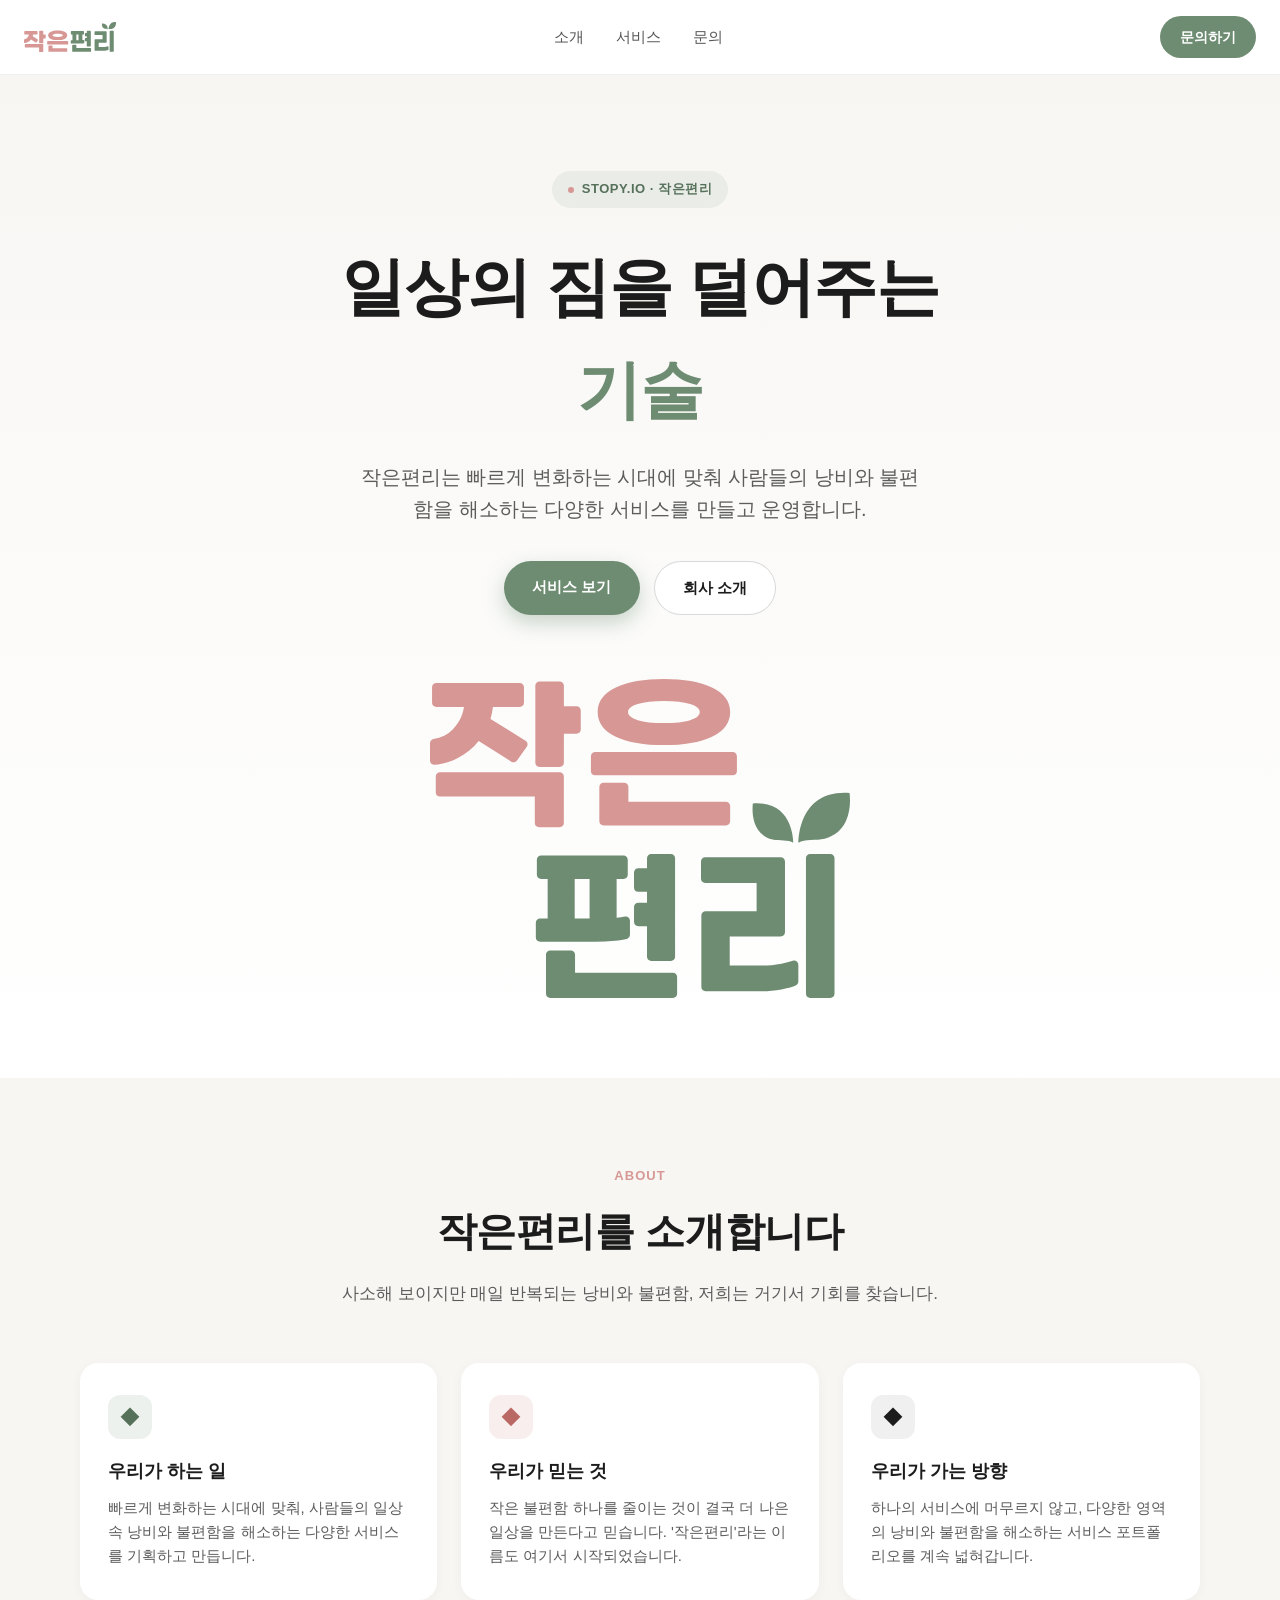
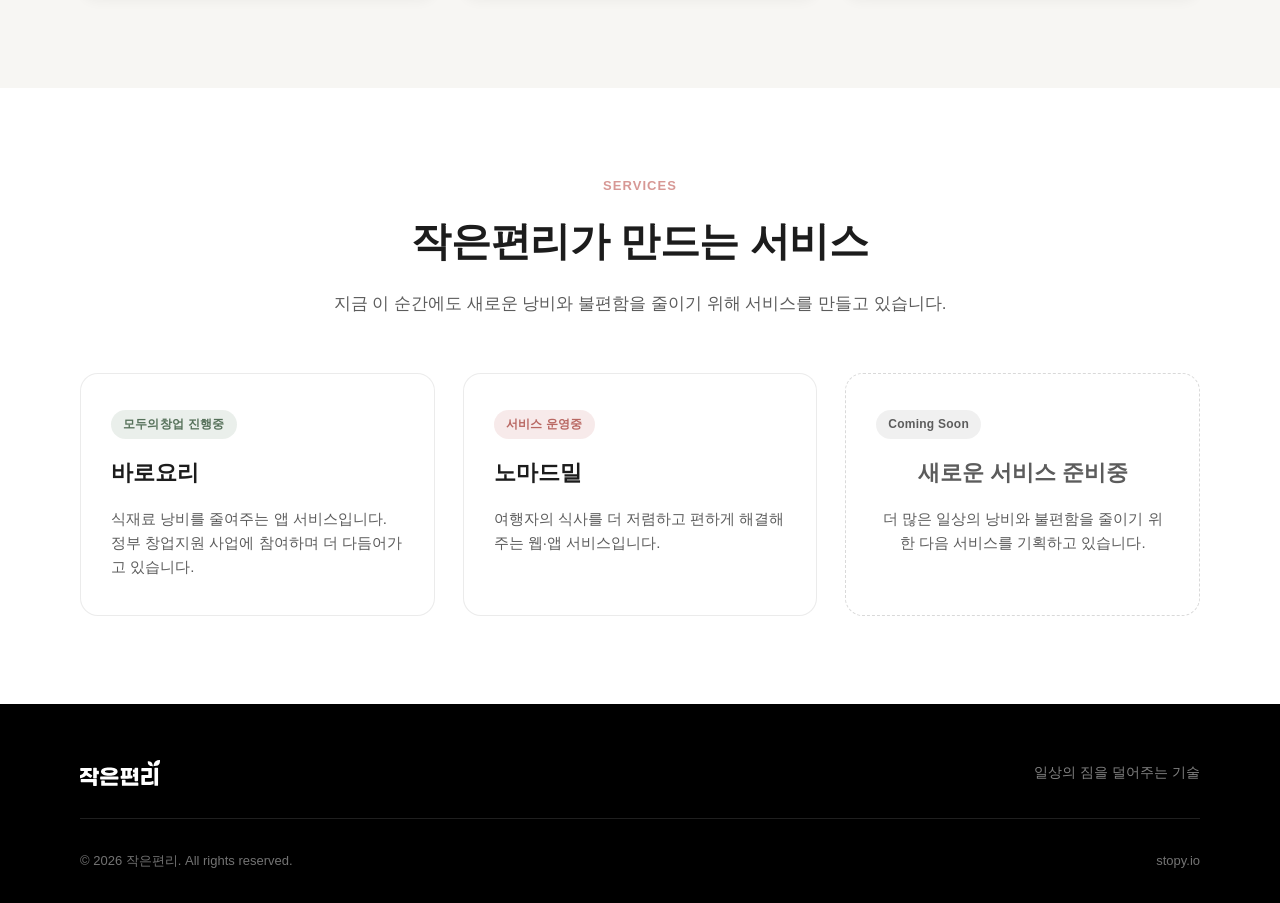
==== index.html @ 2669f89b "Add files via upload" ====
<!DOCTYPE html>
<html lang="ko">
<head>
<meta charset="UTF-8" />
<meta name="viewport" content="width=device-width, initial-scale=1.0" />
<title>작은편리 — 일상의 짐을 덜어주는 기술</title>
<meta name="description" content="작은편리는 빠르게 변화하는 시대에 맞춰 사람들의 낭비와 불편함을 해소하는 다양한 서비스를 만들고 운영하는 회사입니다." />
<link rel="icon" type="image/svg+xml" href="assets/logo-vertical.svg" />
<link rel="stylesheet" href="styles.css" />
</head>
<body>

<header>
  <div class="nav">
    <a href="#top">
      <img class="logo" src="assets/logo-horizontal.svg" alt="작은편리 로고" />
    </a>
    <nav class="nav-links" id="navLinks">
      <a href="#about">소개</a>
      <a href="#services">서비스</a>
      <a href="mailto:hello@stopy.io">문의</a>
    </nav>
    <a class="nav-cta" href="mailto:hello@stopy.io">문의하기</a>
    <button class="menu-toggle" id="menuToggle" aria-label="메뉴 열기">
      <span></span><span></span><span></span>
    </button>
  </div>
</header>

<main id="top">
  <section class="hero">
    <div class="eyebrow">STOPY.IO · 작은편리</div>
    <h1>일상의 짐을 덜어주는<br /><span class="accent">기술</span></h1>
    <p>작은편리는 빠르게 변화하는 시대에 맞춰 사람들의 낭비와 불편함을 해소하는
      다양한 서비스를 만들고 운영합니다.</p>
    <div class="hero-actions">
      <a class="btn btn-primary" href="#services">서비스 보기</a>
      <a class="btn btn-secondary" href="#about">회사 소개</a>
    </div>
    <img class="hero-logo" src="assets/logo-vertical.svg" alt="작은편리" />
  </section>

  <section class="about" id="about">
    <div class="section-head">
      <div class="section-label">About</div>
      <h2>작은편리를 소개합니다</h2>
      <p>사소해 보이지만 매일 반복되는 낭비와 불편함, 저희는 거기서 기회를 찾습니다.</p>
    </div>
    <div class="about-grid">
      <div class="about-card">
        <div class="icon">◆</div>
        <h3>우리가 하는 일</h3>
        <p>빠르게 변화하는 시대에 맞춰, 사람들의 일상 속 낭비와 불편함을 해소하는
          다양한 서비스를 기획하고 만듭니다.</p>
      </div>
      <div class="about-card">
        <div class="icon">◆</div>
        <h3>우리가 믿는 것</h3>
        <p>작은 불편함 하나를 줄이는 것이 결국 더 나은 일상을 만든다고 믿습니다.
          '작은편리'라는 이름도 여기서 시작되었습니다.</p>
      </div>
      <div class="about-card">
        <div class="icon">◆</div>
        <h3>우리가 가는 방향</h3>
        <p>하나의 서비스에 머무르지 않고, 다양한 영역의 낭비와 불편함을 해소하는
          서비스 포트폴리오를 계속 넓혀갑니다.</p>
      </div>
    </div>
  </section>

  <section class="services" id="services">
    <div class="section-head">
      <div class="section-label">Services</div>
      <h2>작은편리가 만드는 서비스</h2>
      <p>지금 이 순간에도 새로운 낭비와 불편함을 줄이기 위해 서비스를 만들고 있습니다.</p>
    </div>
    <div class="services-grid">
      <div class="service-card">
        <span class="service-tag tag-green">모두의창업 진행중</span>
        <h3>바로요리</h3>
        <p>식재료 낭비를 줄여주는 앱 서비스입니다. 정부 창업지원 사업에 참여하며
          더 다듬어가고 있습니다.</p>
      </div>
      <div class="service-card">
        <span class="service-tag tag-rose">서비스 운영중</span>
        <h3>노마드밀</h3>
        <p>여행자의 식사를 더 저렴하고 편하게 해결해주는 웹·앱 서비스입니다.</p>
      </div>
      <div class="service-card soon">
        <span class="service-tag tag-soon">Coming Soon</span>
        <h3>새로운 서비스 준비중</h3>
        <p>더 많은 일상의 낭비와 불편함을 줄이기 위한 다음 서비스를 기획하고 있습니다.</p>
      </div>
    </div>
  </section>
</main>

<footer>
  <div class="footer-top">
    <img class="footer-logo" src="assets/logo-horizontal.svg" alt="작은편리" />
    <div class="footer-tagline">일상의 짐을 덜어주는 기술</div>
  </div>
  <div class="footer-bottom">
    <span>© <span id="year"></span> 작은편리. All rights reserved.</span>
    <span>stopy.io</span>
  </div>
</footer>

<script>
  document.getElementById('year').textContent = new Date().getFullYear();
  const menuToggle = document.getElementById('menuToggle');
  const navLinks = document.getElementById('navLinks');
  menuToggle.addEventListener('click', () => {
    navLinks.classList.toggle('open');
  });
  navLinks.querySelectorAll('a').forEach((link) => {
    link.addEventListener('click', () => navLinks.classList.remove('open'));
  });
</script>

</body>
</html>
---- styles.css ----
:root {
  --green: #6e8c72;
  --green-dark: #56715a;
  --rose: #d79895;
  --white: #ffffff;
  --black: #000000;
  --ink: #1c1c1c;
  --muted: #5c5c5c;
  --bg-soft: #f7f6f3;
  --max-width: 1120px;
  --radius: 18px;
}

* {
  box-sizing: border-box;
}

html {
  scroll-behavior: smooth;
}

body {
  margin: 0;
  font-family: "Pretendard", "Apple SD Gothic Neo", "Noto Sans KR", -apple-system,
    BlinkMacSystemFont, "Segoe UI", sans-serif;
  color: var(--ink);
  background: var(--white);
  line-height: 1.6;
  -webkit-font-smoothing: antialiased;
}

img {
  max-width: 100%;
  display: block;
}

a {
  color: inherit;
  text-decoration: none;
}

.wrap {
  max-width: var(--max-width);
  margin: 0 auto;
  padding: 0 24px;
}

/* Header */
header {
  position: sticky;
  top: 0;
  z-index: 50;
  background: rgba(255, 255, 255, 0.9);
  backdrop-filter: saturate(180%) blur(10px);
  border-bottom: 1px solid rgba(0, 0, 0, 0.06);
}

.nav {
  display: flex;
  align-items: center;
  justify-content: space-between;
  padding: 16px 24px;
}

.nav .logo {
  height: 30px;
}

.nav-links {
  display: flex;
  gap: 32px;
  font-size: 15px;
  font-weight: 500;
}

.nav-links a {
  color: var(--ink);
  opacity: 0.75;
  transition: opacity 0.2s ease;
}

.nav-links a:hover {
  opacity: 1;
}

.nav-cta {
  background: var(--green);
  color: var(--white);
  padding: 10px 20px;
  border-radius: 999px;
  font-size: 14px;
  font-weight: 600;
  white-space: nowrap;
}

.menu-toggle {
  display: none;
  background: none;
  border: none;
  cursor: pointer;
  padding: 8px;
}

.menu-toggle span {
  display: block;
  width: 22px;
  height: 2px;
  background: var(--black);
  margin: 5px 0;
  transition: transform 0.2s ease, opacity 0.2s ease;
}

/* Hero */
.hero {
  padding: 96px 24px 80px;
  text-align: center;
  background: linear-gradient(180deg, var(--bg-soft) 0%, var(--white) 100%);
}

.eyebrow {
  display: inline-flex;
  align-items: center;
  gap: 8px;
  font-size: 13px;
  font-weight: 600;
  letter-spacing: 0.04em;
  color: var(--green-dark);
  background: rgba(110, 140, 114, 0.1);
  padding: 8px 16px;
  border-radius: 999px;
  margin-bottom: 28px;
}

.eyebrow::before {
  content: "";
  width: 6px;
  height: 6px;
  border-radius: 50%;
  background: var(--rose);
}

.hero h1 {
  font-size: clamp(36px, 6vw, 64px);
  font-weight: 800;
  letter-spacing: -0.02em;
  margin: 0 0 20px;
}

.hero h1 .accent {
  color: var(--green);
}

.hero p {
  font-size: clamp(16px, 2vw, 20px);
  color: var(--muted);
  max-width: 560px;
  margin: 0 auto 36px;
}

.hero-actions {
  display: flex;
  gap: 14px;
  justify-content: center;
  flex-wrap: wrap;
}

.btn {
  display: inline-block;
  padding: 14px 28px;
  border-radius: 999px;
  font-weight: 600;
  font-size: 15px;
  transition: transform 0.2s ease, box-shadow 0.2s ease;
}

.btn-primary {
  background: var(--green);
  color: var(--white);
  box-shadow: 0 8px 20px rgba(110, 140, 114, 0.35);
}

.btn-primary:hover {
  transform: translateY(-2px);
}

.btn-secondary {
  background: var(--white);
  color: var(--ink);
  border: 1px solid rgba(0, 0, 0, 0.15);
}

.btn-secondary:hover {
  border-color: var(--ink);
}

.hero-logo {
  margin: 64px auto 0;
  max-width: 420px;
}

/* Sections */
section {
  padding: 88px 24px;
}

.section-head {
  text-align: center;
  max-width: 640px;
  margin: 0 auto 56px;
}

.section-label {
  font-size: 13px;
  font-weight: 700;
  letter-spacing: 0.08em;
  text-transform: uppercase;
  color: var(--rose);
  margin-bottom: 12px;
}

.section-head h2 {
  font-size: clamp(28px, 4vw, 40px);
  font-weight: 800;
  letter-spacing: -0.01em;
  margin: 0 0 16px;
}

.section-head p {
  color: var(--muted);
  font-size: 17px;
}

/* About */
.about {
  background: var(--bg-soft);
}

.about-grid {
  display: grid;
  grid-template-columns: repeat(3, 1fr);
  gap: 24px;
  max-width: var(--max-width);
  margin: 0 auto;
}

.about-card {
  background: var(--white);
  border-radius: var(--radius);
  padding: 32px 28px;
  box-shadow: 0 2px 12px rgba(0, 0, 0, 0.04);
}

.about-card .icon {
  width: 44px;
  height: 44px;
  border-radius: 12px;
  display: flex;
  align-items: center;
  justify-content: center;
  font-size: 20px;
  margin-bottom: 18px;
  background: rgba(110, 140, 114, 0.12);
  color: var(--green-dark);
}

.about-card:nth-child(2) .icon {
  background: rgba(215, 152, 149, 0.16);
  color: #b96863;
}

.about-card:nth-child(3) .icon {
  background: rgba(0, 0, 0, 0.06);
  color: var(--ink);
}

.about-card h3 {
  font-size: 18px;
  font-weight: 700;
  margin: 0 0 10px;
}

.about-card p {
  color: var(--muted);
  font-size: 15px;
  margin: 0;
}

/* Services */
.services-grid {
  display: grid;
  grid-template-columns: repeat(3, 1fr);
  gap: 28px;
  max-width: var(--max-width);
  margin: 0 auto;
}

.service-card {
  border-radius: var(--radius);
  padding: 36px 30px;
  background: var(--white);
  border: 1px solid rgba(0, 0, 0, 0.08);
  display: flex;
  flex-direction: column;
  gap: 16px;
  transition: transform 0.2s ease, box-shadow 0.2s ease;
}

.service-card:hover {
  transform: translateY(-4px);
  box-shadow: 0 16px 32px rgba(0, 0, 0, 0.08);
}

.service-tag {
  align-self: flex-start;
  font-size: 12px;
  font-weight: 700;
  padding: 5px 12px;
  border-radius: 999px;
  letter-spacing: 0.02em;
}

.tag-green {
  background: rgba(110, 140, 114, 0.14);
  color: var(--green-dark);
}

.tag-rose {
  background: rgba(215, 152, 149, 0.2);
  color: #b96863;
}

.tag-soon {
  background: rgba(0, 0, 0, 0.06);
  color: var(--muted);
}

.service-card h3 {
  font-size: 22px;
  font-weight: 800;
  margin: 0;
}

.service-card p {
  color: var(--muted);
  font-size: 15px;
  margin: 0;
  flex-grow: 1;
}

.service-card.soon {
  border-style: dashed;
  border-color: rgba(0, 0, 0, 0.15);
  align-items: center;
  justify-content: center;
  text-align: center;
  color: var(--muted);
}

.service-card.soon h3 {
  color: var(--muted);
}

/* Footer */
footer {
  background: var(--black);
  color: rgba(255, 255, 255, 0.7);
  padding: 56px 24px 32px;
}

.footer-top {
  display: flex;
  justify-content: space-between;
  align-items: center;
  flex-wrap: wrap;
  gap: 24px;
  max-width: var(--max-width);
  margin: 0 auto 32px;
  padding-bottom: 32px;
  border-bottom: 1px solid rgba(255, 255, 255, 0.12);
}

.footer-logo {
  height: 26px;
  filter: brightness(0) invert(1);
}

.footer-tagline {
  font-size: 14px;
  color: rgba(255, 255, 255, 0.5);
}

.footer-bottom {
  max-width: var(--max-width);
  margin: 0 auto;
  display: flex;
  justify-content: space-between;
  flex-wrap: wrap;
  gap: 12px;
  font-size: 13px;
  color: rgba(255, 255, 255, 0.45);
}

/* Responsive */
@media (max-width: 860px) {
  .about-grid,
  .services-grid {
    grid-template-columns: 1fr;
  }
}

@media (max-width: 720px) {
  .nav-links {
    position: absolute;
    top: 100%;
    left: 0;
    right: 0;
    background: var(--white);
    flex-direction: column;
    gap: 0;
    padding: 8px 24px 16px;
    border-bottom: 1px solid rgba(0, 0, 0, 0.06);
    display: none;
  }

  .nav-links.open {
    display: flex;
  }

  .nav-links a {
    padding: 12px 0;
    border-bottom: 1px solid rgba(0, 0, 0, 0.04);
  }

  .nav-cta {
    display: none;
  }

  .menu-toggle {
    display: block;
  }

  section {
    padding: 64px 20px;
  }
}
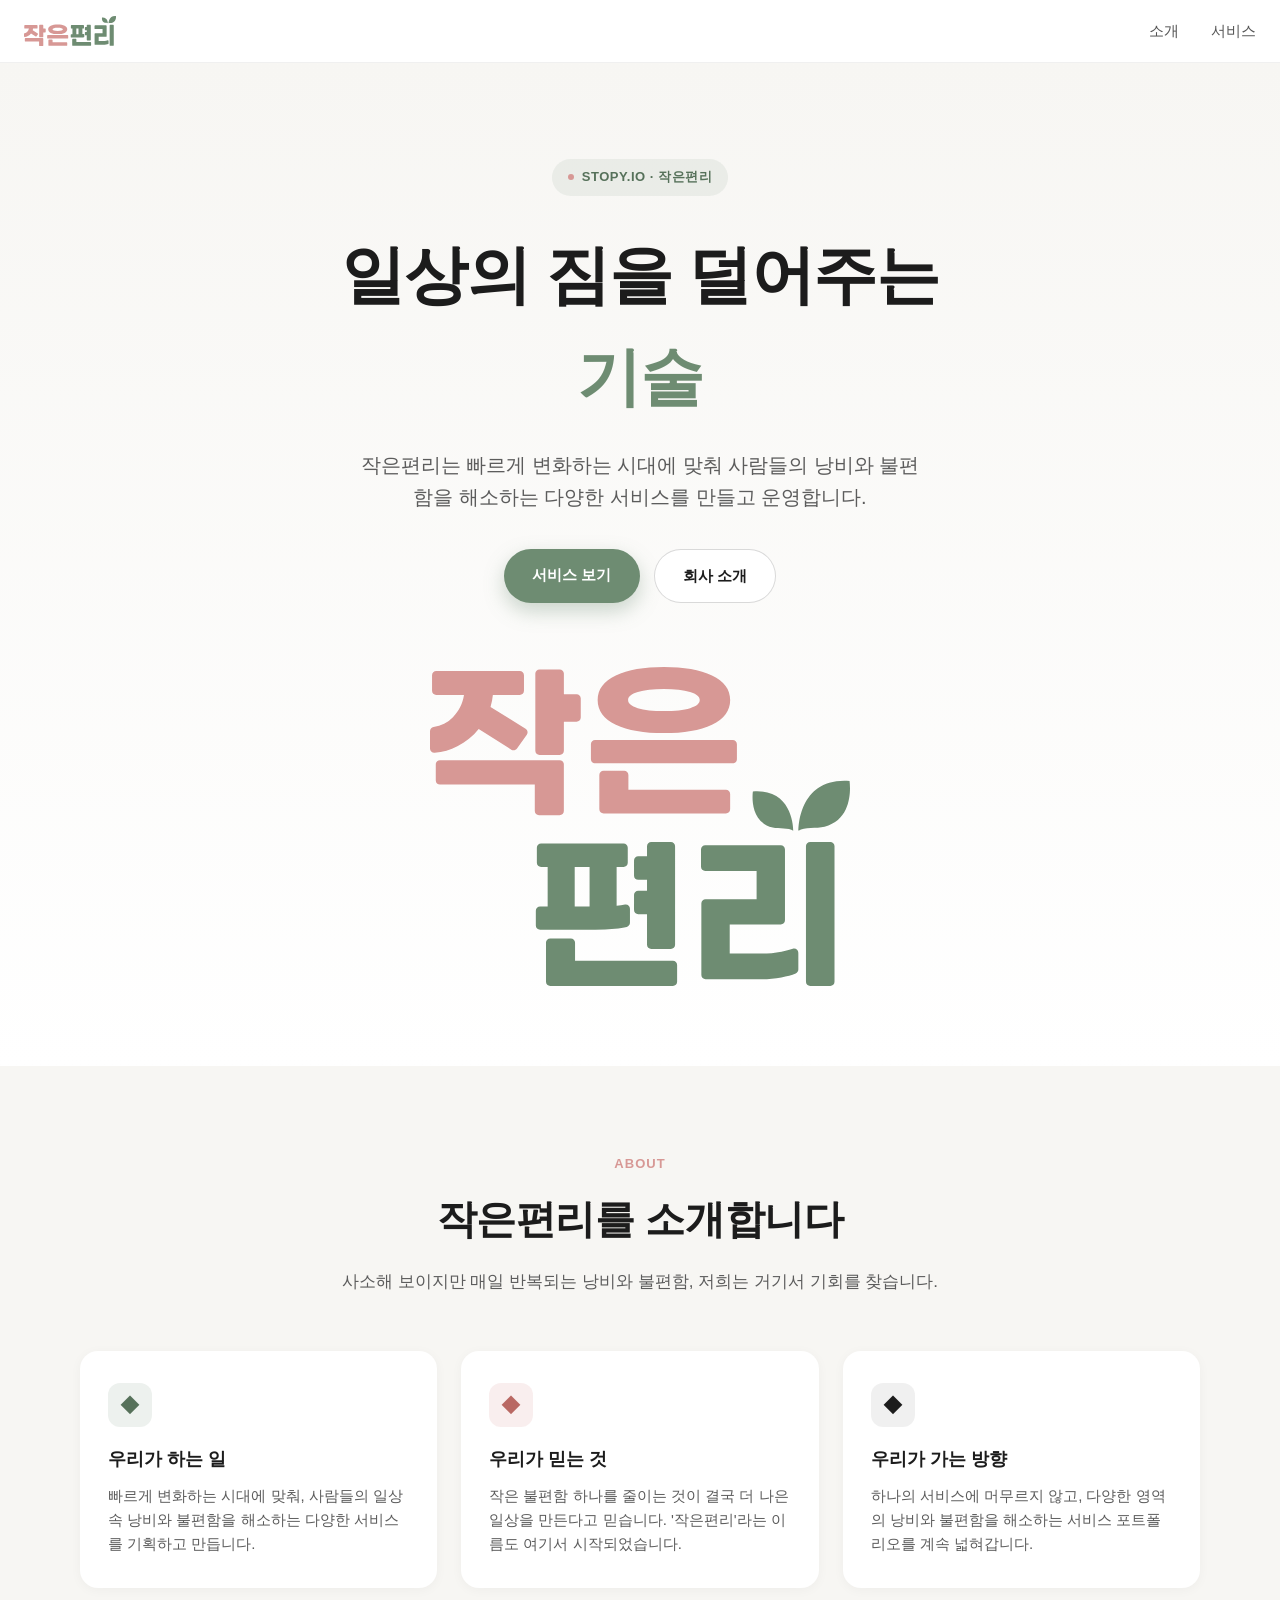
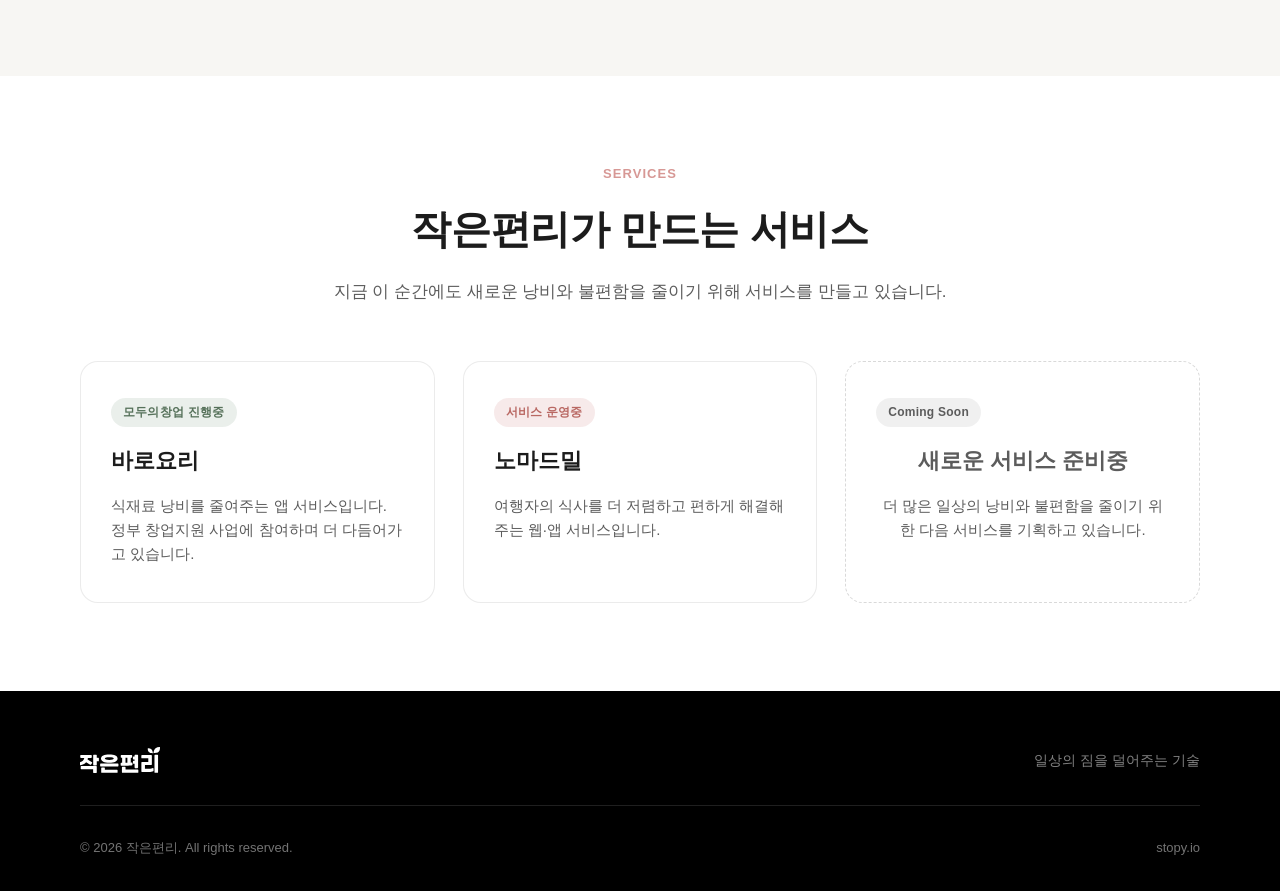
==== commit 1459e6c9: "Remove contact email links from index.html Removed contact links from navigation and button." ====
--- a/index.html
+++ b/index.html
@@ -18,9 +18,7 @@
     <nav class="nav-links" id="navLinks">
       <a href="#about">소개</a>
       <a href="#services">서비스</a>
-      <a href="mailto:hello@stopy.io">문의</a>
     </nav>
-    <a class="nav-cta" href="mailto:hello@stopy.io">문의하기</a>
     <button class="menu-toggle" id="menuToggle" aria-label="메뉴 열기">
       <span></span><span></span><span></span>
     </button>
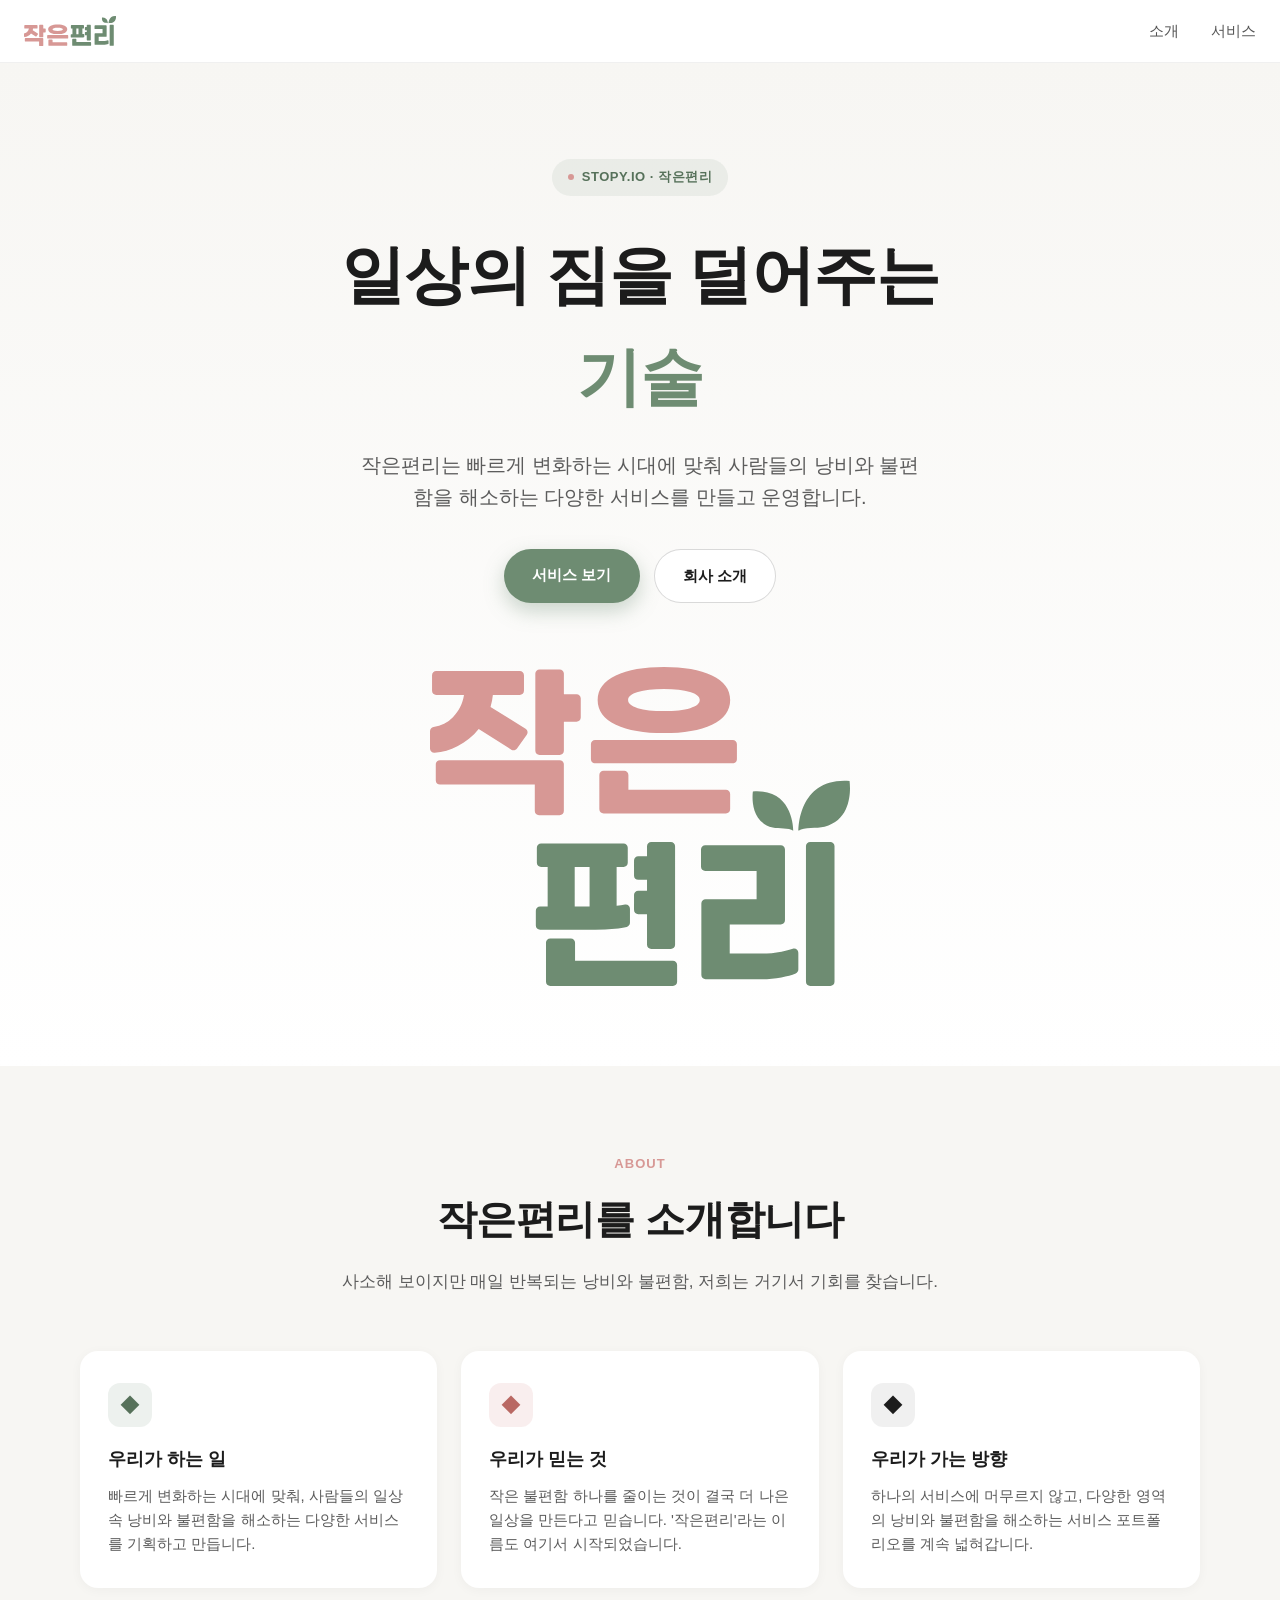
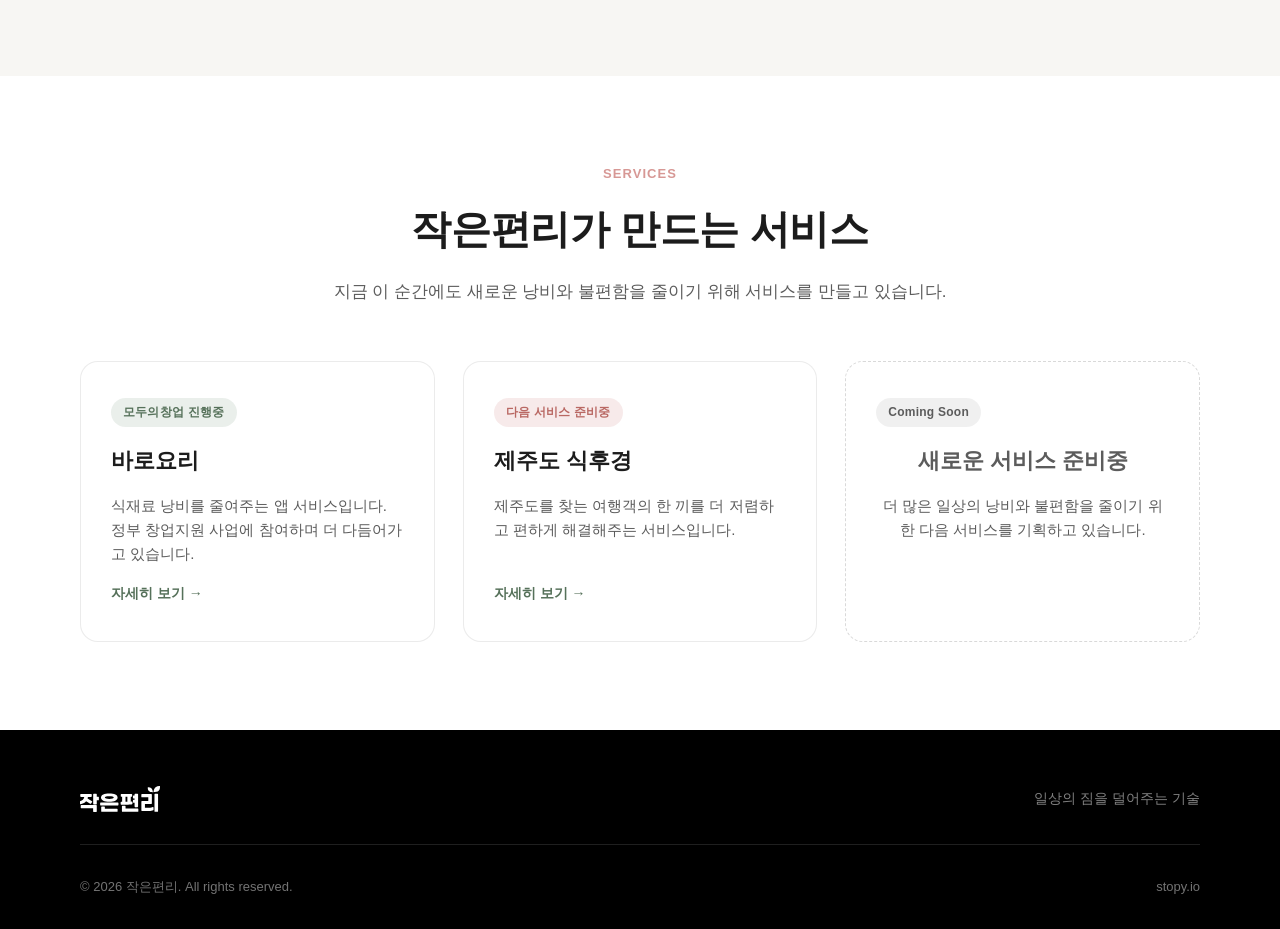
==== commit 8c3eed22: "세부페이지 추가" ====
--- a/index.html
+++ b/index.html
@@ -5,15 +5,15 @@
 <meta name="viewport" content="width=device-width, initial-scale=1.0" />
 <title>작은편리 — 일상의 짐을 덜어주는 기술</title>
 <meta name="description" content="작은편리는 빠르게 변화하는 시대에 맞춰 사람들의 낭비와 불편함을 해소하는 다양한 서비스를 만들고 운영하는 회사입니다." />
-<link rel="icon" type="image/svg+xml" href="assets/logo-vertical.svg" />
-<link rel="stylesheet" href="styles.css" />
+<link rel="icon" type="image/svg+xml" href="/assets/logo-vertical.svg" />
+<link rel="stylesheet" href="/styles.css" />
 </head>
 <body>
 
 <header>
   <div class="nav">
-    <a href="#top">
-      <img class="logo" src="assets/logo-horizontal.svg" alt="작은편리 로고" />
+    <a href="/#top">
+      <img class="logo" src="/assets/logo-horizontal.svg" alt="작은편리 로고" />
     </a>
     <nav class="nav-links" id="navLinks">
       <a href="#about">소개</a>
@@ -35,7 +35,7 @@
       <a class="btn btn-primary" href="#services">서비스 보기</a>
       <a class="btn btn-secondary" href="#about">회사 소개</a>
     </div>
-    <img class="hero-logo" src="assets/logo-vertical.svg" alt="작은편리" />
+    <img class="hero-logo" src="/assets/logo-vertical.svg" alt="작은편리" />
   </section>
 
   <section class="about" id="about">
@@ -73,17 +73,20 @@
       <p>지금 이 순간에도 새로운 낭비와 불편함을 줄이기 위해 서비스를 만들고 있습니다.</p>
     </div>
     <div class="services-grid">
-      <div class="service-card">
+      <a class="service-card" href="/baroyori/">
         <span class="service-tag tag-green">모두의창업 진행중</span>
         <h3>바로요리</h3>
         <p>식재료 낭비를 줄여주는 앱 서비스입니다. 정부 창업지원 사업에 참여하며
           더 다듬어가고 있습니다.</p>
-      </div>
-      <div class="service-card">
-        <span class="service-tag tag-rose">서비스 운영중</span>
-        <h3>노마드밀</h3>
-        <p>여행자의 식사를 더 저렴하고 편하게 해결해주는 웹·앱 서비스입니다.</p>
-      </div>
+        <span class="service-more">자세히 보기 →</span>
+      </a>
+      <a class="service-card" href="/jejusikhugyeong/">
+        <span class="service-tag tag-rose">다음 서비스 준비중</span>
+        <h3>제주도 식후경</h3>
+        <p>제주도를 찾는 여행객의 한 끼를 더 저렴하고 편하게 해결해주는
+          서비스입니다.</p>
+        <span class="service-more">자세히 보기 →</span>
+      </a>
       <div class="service-card soon">
         <span class="service-tag tag-soon">Coming Soon</span>
         <h3>새로운 서비스 준비중</h3>
@@ -95,7 +98,7 @@
 
 <footer>
   <div class="footer-top">
-    <img class="footer-logo" src="assets/logo-horizontal.svg" alt="작은편리" />
+    <img class="footer-logo" src="/assets/logo-horizontal.svg" alt="작은편리" />
     <div class="footer-tagline">일상의 짐을 덜어주는 기술</div>
   </div>
   <div class="footer-bottom">
--- a/styles.css
+++ b/styles.css
@@ -360,6 +360,200 @@
   color: var(--muted);
 }
 
+.service-more {
+  font-size: 14px;
+  font-weight: 700;
+  color: var(--green-dark);
+  margin-top: auto;
+  display: inline-block;
+  transition: transform 0.2s ease;
+}
+
+.service-card:hover .service-more {
+  transform: translateX(4px);
+}
+
+/* ============ Service detail pages ============ */
+.detail-back {
+  display: inline-flex;
+  align-items: center;
+  gap: 6px;
+  font-size: 14px;
+  font-weight: 600;
+  color: var(--muted);
+  margin-bottom: 28px;
+  transition: color 0.2s ease;
+}
+
+.detail-back:hover {
+  color: var(--ink);
+}
+
+.detail-hero {
+  padding: 72px 24px 64px;
+  background: linear-gradient(180deg, var(--bg-soft) 0%, var(--white) 100%);
+}
+
+.detail-hero-inner {
+  max-width: var(--max-width);
+  margin: 0 auto;
+}
+
+.detail-hero h1 {
+  font-size: clamp(30px, 5vw, 48px);
+  font-weight: 800;
+  letter-spacing: -0.02em;
+  margin: 18px 0 18px;
+}
+
+.detail-hero .lead {
+  font-size: clamp(16px, 2vw, 19px);
+  color: var(--muted);
+  max-width: 640px;
+  margin: 0 0 32px;
+}
+
+.detail-hero-actions {
+  display: flex;
+  gap: 14px;
+  flex-wrap: wrap;
+}
+
+.detail-section {
+  padding: 64px 24px;
+}
+
+.detail-section.bg-soft {
+  background: var(--bg-soft);
+}
+
+.detail-section-inner {
+  max-width: var(--max-width);
+  margin: 0 auto;
+}
+
+.detail-section h2 {
+  font-size: clamp(24px, 3vw, 32px);
+  font-weight: 800;
+  letter-spacing: -0.01em;
+  margin: 0 0 24px;
+}
+
+.detail-section > .detail-section-inner > p.detail-copy {
+  color: var(--muted);
+  font-size: 17px;
+  max-width: 720px;
+  margin: 0;
+}
+
+.value-grid {
+  display: grid;
+  grid-template-columns: repeat(3, 1fr);
+  gap: 24px;
+}
+
+.value-card {
+  background: var(--white);
+  border-radius: var(--radius);
+  padding: 28px 26px;
+  box-shadow: 0 2px 12px rgba(0, 0, 0, 0.04);
+}
+
+.value-card .icon {
+  width: 40px;
+  height: 40px;
+  border-radius: 10px;
+  display: flex;
+  align-items: center;
+  justify-content: center;
+  font-size: 18px;
+  margin-bottom: 16px;
+  background: rgba(110, 140, 114, 0.12);
+  color: var(--green-dark);
+}
+
+.value-card h3 {
+  font-size: 17px;
+  font-weight: 700;
+  margin: 0 0 8px;
+}
+
+.value-card p {
+  color: var(--muted);
+  font-size: 14.5px;
+  margin: 0;
+}
+
+.target-list {
+  list-style: none;
+  padding: 0;
+  margin: 0;
+  display: grid;
+  gap: 14px;
+  max-width: 640px;
+}
+
+.target-list li {
+  position: relative;
+  padding-left: 26px;
+  color: var(--ink);
+  font-size: 16px;
+}
+
+.target-list li::before {
+  content: "";
+  position: absolute;
+  left: 0;
+  top: 8px;
+  width: 8px;
+  height: 8px;
+  border-radius: 50%;
+  background: var(--rose);
+}
+
+.status-box {
+  background: var(--white);
+  border: 1px solid rgba(0, 0, 0, 0.08);
+  border-left: 4px solid var(--green);
+  border-radius: var(--radius);
+  padding: 28px 30px;
+  max-width: 720px;
+}
+
+.status-box p {
+  margin: 0;
+  color: var(--muted);
+  font-size: 16px;
+}
+
+.status-box p + p {
+  margin-top: 12px;
+}
+
+.detail-cta {
+  text-align: center;
+  padding: 80px 24px;
+}
+
+.detail-cta h2 {
+  font-size: clamp(22px, 3vw, 30px);
+  font-weight: 800;
+  margin: 0 0 28px;
+}
+
+.detail-cta .hero-actions {
+  display: flex;
+  gap: 14px;
+  justify-content: center;
+  flex-wrap: wrap;
+}
+
+@media (max-width: 860px) {
+  .value-grid {
+    grid-template-columns: 1fr;
+  }
+}
+
 /* Footer */
 footer {
   background: var(--black);
